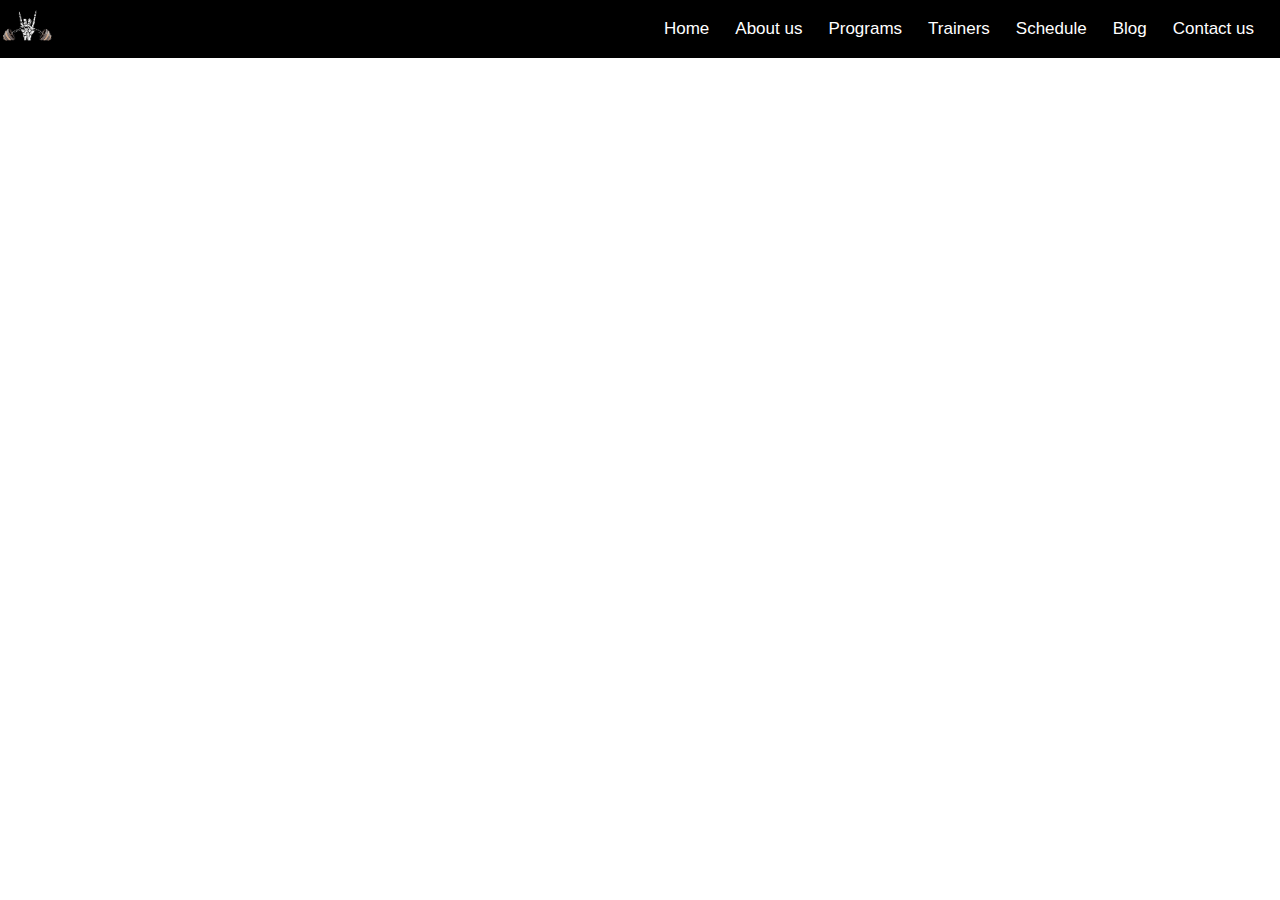
==== index.html @ 63e83c2a "Navbar design" ====
<!DOCTYPE html>
<html lang="en">
<head>
    <meta charset="UTF-8">
    <meta name="viewport" content="width=device-width, initial-scale=1.0">
    <link rel="icon" href="logo-removebg-preview.png" type="image/x-icon">
    <title>Death lifter </title>
    <link rel="stylesheet" href="style.css">
</head>
<body>
    <div class="navbar">

            <div class="logo">
                <img src="logo.jpg" alt="logo" width="54px">
            </div>
            <div class="link">
                <a href="#">Home</a>
                <a href="#">About us</a>
                <a href="#">Programs</a>
                <a href="#">Trainers</a>
                <a href="#">Schedule</a>
                <a href="#">Blog</a>
                <a href="#">Contact us</a>

    </div>
    </div>




</body>
</html>
---- style.css ----
*{
    margin: 0px;
    padding: 0px;
}

.navbar{
    display: flex;
    align-items: center;
    justify-content: space-between;
    background-color: black;
}

.link {
    display: flex;

}

.link a {
    margin-right: 26px;
    text-decoration: none;
    color: white;
    font-size: 17px;
    font-family: 'Trebuchet MS', 'Lucida Sans Unicode', 'Lucida Grande', 'Lucida Sans', Arial, sans-serif;
    transition: all 0.2s;
    position: relative;
}

.link a::before {
    content: "";
    position: absolute;
    width: 100%;
    height: 2px;
    bottom: 0;
    left: 0;
    background-color: transparent;
    transform: scaleX(0);
    transform-origin: bottom right;
    transition: transform 0.3s ease;
}

.link a:hover::before {
    background-color: white;
    transform: scaleX(1);
    transform-origin: bottom left;
}

.link a:not(:last-child)::after {

    content: "";
    position: absolute;
    width: 100%;
    height: 2px;
    bottom: 0;
    left: 0;
    background-color: transparent;
    transform: scaleX(0);
    transform-origin: bottom right;
    transition: transform 0.3s ease; 
}

.link a:hover::after {
    background-color: transparent;
    transform: scaleX(0);
}
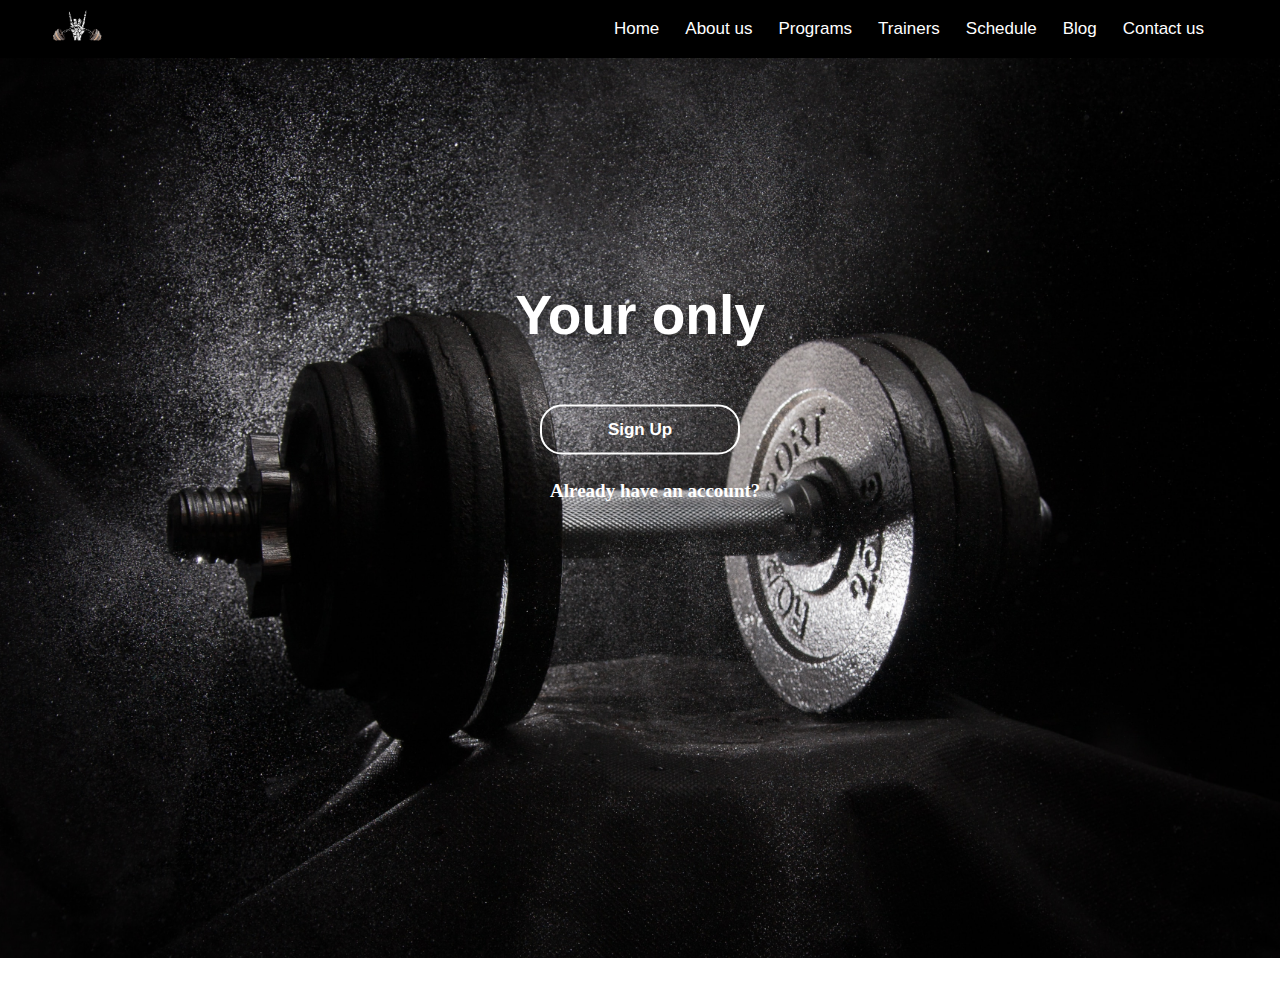
==== commit 473b7484: "Register Form with Validation(Responsive)" ====
--- a/index.html
+++ b/index.html
@@ -13,17 +13,78 @@
             <div class="logo">
                 <img src="logo.jpg" alt="logo" width="54px">
             </div>
+
+            <div class="hm">
+                <div class="line"></div>
+                <div class="line"></div>
+                <div class="line"></div>
+
+            </div>
+
             <div class="link">
-                <a href="#">Home</a>
-                <a href="#">About us</a>
-                <a href="#">Programs</a>
-                <a href="#">Trainers</a>
-                <a href="#">Schedule</a>
-                <a href="#">Blog</a>
-                <a href="#">Contact us</a>
+                <ul>
+                <li><a href="#">Home</a></li>
+                <li><a href="#">About us</a></li>
+                <li><a href="#">Programs</a></li>
+               <li><a href="#">Trainers</a></li>
+                <li><a href="#">Schedule</a></li>
+               <li><a href="#">Blog</a></li>
+                <li><a href="#">Contact us</a></li>
 
     </div>
     </div>
+
+
+    <div class="background">
+        <img src="pawel-bulwan-JWK2H-2qz1Y-unsplash.jpg"  id="backgroundImage" alt="Background">
+        
+        <h1 id="typewriter"></h1>
+    
+        <div class="buttoni">
+            <div class="signup">
+                <button type="button" id="signupSection" onclick="toggleRegisterForm()">Sign Up</button>
+
+            </div>
+            <div class="signup-text">
+                <p><a href="#">Already have an account?</a></p>
+            </div>
+        </div>
+    </div>
+
+    <div class="overlay" id="overlay"></div>
+ 
+    <div class="container"  id="registerForm" style="display: none;">
+     
+        <form id="form" action="/">
+            <h1>Join us today!</h1>
+            <div class="input-control">
+                <label for="username">Username</label>
+                <input id="username" name="username" type="text">
+                <div class="error"></div>
+            </div>
+            <div class="input-control">
+                <label for="email">Email</label>
+                <input id="email" name="email" type="text">
+                <div class="error"></div>
+            </div>
+            <div class="input-control">
+                <label for="password">Password</label>
+                <input id="password"name="password" type="password">
+                <div class="error"></div>
+            </div>
+            <div class="input-control">
+                <label for="password2">Password again</label>
+                <input id="password2"name="password2" type="password">
+                <div class="error"></div>
+            </div>
+            <button type="submit"  id="submitButton">Sign Up</button>
+        </form>
+    </div>
+
+
+    <script src="script.js"></script>
+    
+  
 
 
 
--- a/style.css
+++ b/style.css
@@ -1,64 +1,366 @@
-*{
-    margin: 0px;
-    padding: 0px;
-}
-
-.navbar{
-    display: flex;
-    align-items: center;
-    justify-content: space-between;
-    background-color: black;
-}
-
-.link {
-    display: flex;
-
+* {
+  margin: 0px;
+  padding: 0px;
+}
+
+.navbar {
+  display: flex;
+  align-items: center;
+  justify-content: space-between;
+  background-color: black;
+}
+
+.link ul {
+  list-style: none;
+  display: flex;
 }
 
 .link a {
-    margin-right: 26px;
-    text-decoration: none;
-    color: white;
-    font-size: 17px;
-    font-family: 'Trebuchet MS', 'Lucida Sans Unicode', 'Lucida Grande', 'Lucida Sans', Arial, sans-serif;
-    transition: all 0.2s;
-    position: relative;
+  margin-right: 26px;
+  text-decoration: none;
+  color: white;
+  font-size: 17px;
+  font-family: "Trebuchet MS", "Lucida Sans Unicode", "Lucida Grande",
+    "Lucida Sans", Arial, sans-serif;
+  transition: all 0.2s;
+  position: relative;
 }
 
 .link a::before {
-    content: "";
+  content: "";
+  position: absolute;
+  width: 100%;
+  height: 2px;
+  bottom: 0;
+  left: 0;
+  background-color: transparent;
+  transform: scaleX(0);
+  transform-origin: bottom right;
+  transition: transform 0.3s ease;
+}
+
+.link a:hover::before {
+  background-color: white;
+  transform: scaleX(1);
+  transform-origin: bottom left;
+}
+
+.link a:not(:last-child)::after {
+  content: "";
+  position: absolute;
+  width: 100%;
+  height: 2px;
+  bottom: 0;
+  left: 0;
+  background-color: transparent;
+  transform: scaleX(0);
+  transform-origin: bottom right;
+  transition: transform 0.3s ease;
+}
+
+.link a:hover::after {
+  background-color: transparent;
+  transform: scaleX(0);
+}
+
+.hm {
+  display: none;
+}
+
+@media only screen and (max-width: 1360px) {
+  .navbar {
+    padding: 0 50px;
+  }
+
+  .background h1 {
+    top: 35% !important;
+    font-size: 55px !important;
+  }
+
+  .buttoni button {
+    width: 200px !important;
+    padding: 13px !important;
+    border-radius: 22px !important;
+    font-size: 17px !important;
+    bottom: 30px;
+  }
+
+  .signup-text {
+    margin-top: 1px !important;
+  }
+
+  .signup-text p a {
+    font-size: 19px !important;
+  }
+}
+
+@media only screen and (max-width: 1200px) {
+  .navbar {
+    padding: 0 30px;
+  }
+
+  .background h1 {
+    font-size: 45px !important;
+  }
+
+  .buttoni button {
+    bottom: 25px;
+  }
+
+  .signup-text {
+    margin-top: 2px !important;
+  }
+}
+
+@media only screen and (max-width: 900px) {
+  .hm {
+    display: block;
+    cursor: pointer;
+  }
+
+  .hm .line {
+    width: 30px;
+    height: 3px;
+    background: #fefefe;
+    margin: 6px 0;
+  }
+
+  .link {
+    height: 0;
     position: absolute;
-    width: 100%;
-    height: 2px;
-    bottom: 0;
+    top: 50px;
     left: 0;
-    background-color: transparent;
-    transform: scaleX(0);
-    transform-origin: bottom right;
-    transition: transform 0.3s ease;
-}
-
-.link a:hover::before {
-    background-color: white;
-    transform: scaleX(1);
-    transform-origin: bottom left;
-}
-
-.link a:not(:last-child)::after {
-
-    content: "";
-    position: absolute;
-    width: 100%;
-    height: 2px;
-    bottom: 0;
-    left: 0;
-    background-color: transparent;
-    transform: scaleX(0);
-    transform-origin: bottom right;
-    transition: transform 0.3s ease; 
-}
-
-.link a:hover::after {
-    background-color: transparent;
-    transform: scaleX(0);
-}+    right: 0;
+    width: 100vw;
+    background: black;
+    transition: 0.5s;
+    overflow: hidden;
+    z-index: 9999;
+  }
+
+  .link.active {
+    height: 450px;
+  }
+
+  .link ul {
+    display: block;
+    width: fit-content;
+    margin: 80px auto 0 auto;
+    text-align: center;
+    transition: 0.5s;
+    opacity: 0;
+  }
+
+  .link.active ul {
+    opacity: 1;
+  }
+
+  .link ul li a {
+    margin-bottom: 27px;
+    font-size: 25px;
+    font-family: Cambria, Cochin, Georgia, Times, "Times New Roman", serif;
+  }
+
+  .background h1 {
+    font-size: 35px !important;
+  }
+
+  .buttoni button {
+    width: 150px !important;
+    padding: 8px !important;
+    border-radius: 18px !important;
+    font-size: 17px !important;
+    bottom: 30px;
+  }
+
+  .buttoni .signup button {
+    margin-bottom: 3px !important;
+  }
+
+  .signup-text {
+    margin-bottom: 20px !important;
+    margin-top: 2px !important;
+  }
+
+  .container {
+    top: 17% !important;
+  }
+}
+
+.background img {
+  width: 100%;
+  height: 100vh;
+  background-repeat: no-repeat;
+  background-attachment: fixed;
+  background-position: center;
+  background-size: cover;
+  object-fit: cover;
+  position: relative;
+  cursor: pointer;
+}
+
+.background p {
+  position: absolute;
+  top: 50%;
+  left: 77%;
+  transform: translate(-46%, -46%);
+  color: black;
+  padding-bottom: 500px;
+  font-size: 30px;
+}
+
+.background h1 {
+  text-align: center;
+  position: absolute;
+  top: 35%;
+  left: 50%;
+  transform: translate(-50%, -50%);
+  color: white;
+  font-size: 65px;
+  font-weight: bold;
+  font-family: "Arial", sans-serif;
+  text-shadow: 2px 2px 15px rgba(0, 0, 0, 0.7);
+  transition: transform 0.3s ease;
+}
+
+.background h1:hover {
+  transform: translate(-50%, -50%) scale(1.05);
+}
+
+.buttoni {
+  position: absolute;
+  top: 50%;
+  left: 50%;
+  transform: translate(-50%, -50%);
+  text-align: center;
+  color: #fff;
+  width: 100%;
+  margin-top: 10px;
+  display: flex;
+  flex-direction: column;
+  align-items: center;
+}
+
+.buttoni .signup {
+  display: flex;
+  flex-direction: column;
+  align-items: center;
+  position: relative;
+}
+
+.buttoni button {
+  width: 200px;
+  padding: 15px;
+  text-align: center;
+  margin: 20px auto;
+  border-radius: 25px;
+  font-weight: bold;
+  border: 2px solid white;
+  background: transparent;
+  color: #fff;
+  font-size: 23px;
+  cursor: pointer;
+  overflow: hidden;
+  position: relative;
+  z-index: 1;
+}
+
+.signup-text {
+  margin-top: 30px;
+  font-size: 5px;
+  position: relative;
+  text-align: center;
+}
+
+.signup-text p {
+  margin-top: 210px;
+  width: 380px;
+}
+
+.signup-text p a {
+  color: white;
+  text-decoration: none;
+  font-size: 21px;
+  font-weight: bold;
+}
+
+.buttoni button:hover {
+  border: none;
+  background-color: transparent;
+}
+
+.container {
+  position: absolute;
+  top: 33%;
+  left: 50%;
+  transform: translate(-50%, -50%);
+  z-index: 9999;
+  background-color: rgba(0, 0, 0, 0.4);
+  color: whitesmoke;
+  width: 300px;
+  margin: 20vh auto 0 auto;
+  padding: 30px;
+  border-radius: 4px;
+  font-size: 12px;
+  border-radius: 12px;
+}
+
+.container h1 {
+  color: whitesmoke;
+  text-align: center;
+}
+
+.container button {
+  padding: 10px;
+  margin-top: 10px;
+  width: 100%;
+  color: black;
+  background-color: white;
+  border: none;
+  border-radius: 4px;
+  font-size: 14px;
+  font-weight: bold;
+}
+
+.container .input-control {
+  display: flex;
+  flex-direction: column;
+}
+
+.container .input-control input {
+  border: 2px solid #f0f0f0;
+  border-radius: 4px;
+  display: block;
+  font-size: 12px;
+  padding: 10px;
+  width: 95%;
+}
+
+.container .input-control input:focus {
+  outline: 0;
+}
+
+.container .input-control.success input {
+  border-color: #09c372;
+}
+
+.container .input-control.error input {
+  border-color: #ff3860;
+}
+
+.container .input-control .error {
+  color: #ff3860;
+  font-size: 9px;
+  height: 13px;
+}
+
+.overlay {
+  position: fixed;
+  top: 0;
+  left: 0;
+  width: 100%;
+  height: 100%;
+  background-color: rgba(0, 0, 0, 1);
+  z-index: 998;
+  display: none;
+}
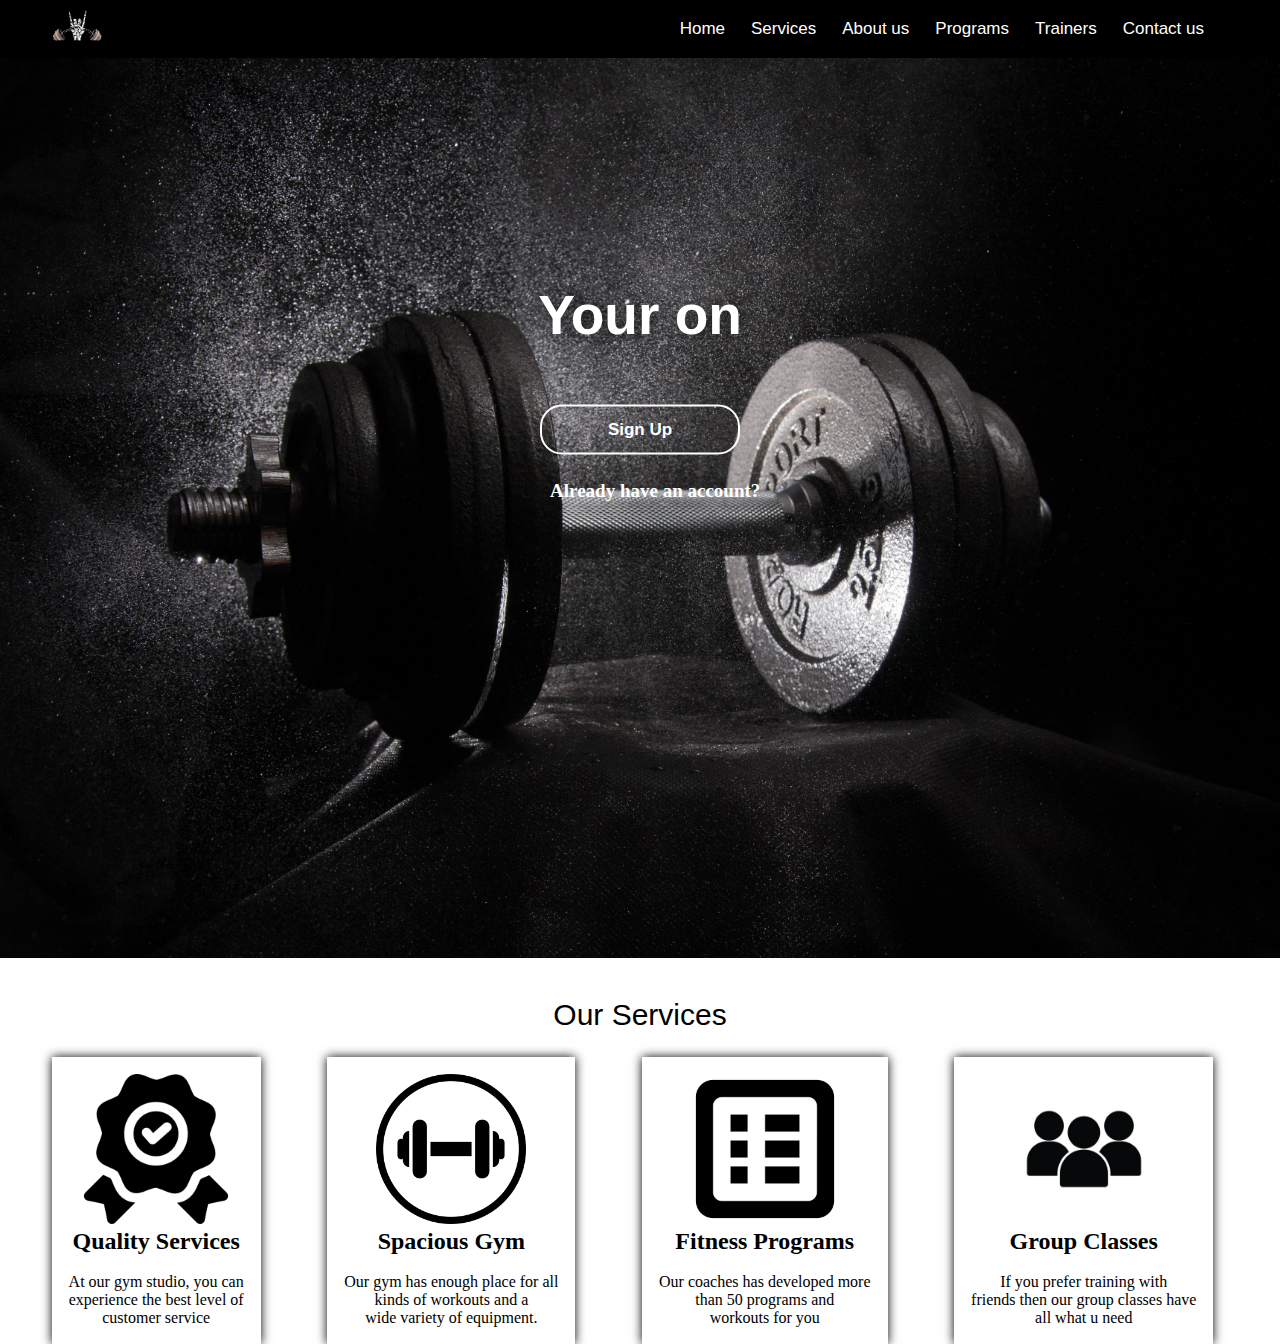
==== commit f385f17f: "Added and updated some new files" ====
--- a/index.html
+++ b/index.html
@@ -23,14 +23,13 @@
 
             <div class="link">
                 <ul>
-                <li><a href="#">Home</a></li>
-                <li><a href="#">About us</a></li>
-                <li><a href="#">Programs</a></li>
-               <li><a href="#">Trainers</a></li>
-                <li><a href="#">Schedule</a></li>
-               <li><a href="#">Blog</a></li>
+                <li><a href="index.html" id="homeLink">Home</a></li>
+                <li><a href="#" id="servicesLink">Services</a></li>
+                <li><a href="about.html" id="aboutLink">About us</a></li>
+                <li><a href="programs.html" id="programsLink">Programs</a></li>
+               <li><a href="trainers.html" id="trainersLink">Trainers</a></li>
                 <li><a href="#">Contact us</a></li>
-
+                </ul>
     </div>
     </div>
 
@@ -79,7 +78,53 @@
             </div>
             <button type="submit"  id="submitButton">Sign Up</button>
         </form>
-    </div>
+    </div> <br><br>
+
+    <span id="ourServices">Our Services</span>
+
+        <div class="services">
+            <div class="services1">
+            <img src="qualityServices.png" alt="Quality Services" width="150px"><br>
+            <h2>Quality Services</h2><br>
+            <p>At our gym studio, you can<br> experience the best level of<br> customer service</p>
+        </div>
+        
+        <div class="services2">
+                <img src="spaciousGym.png" alt="Spacious Gym" width="150px"><br>
+                <h2>Spacious Gym</h2><br>
+                <p>Our gym has enough place for all<br> kinds of workouts and a<br> wide variety of equipment.</p>
+</div>
+
+        <div class="services3">
+            <img src="programs.png" alt="Programs" width="150px"><br>
+            <h2>Fitness Programs</h2><br>
+            <p>Our coaches has developed more<br> than 50 programs and<br> workouts for you</p>
+        </div>
+
+        <div class="services4">
+            <img src="group.jpg" alt="group" width="150px"><br>
+            <h2>Group Classes</h2><br>
+            <p>If you prefer training with <br>friends then our group classes have<br> all what u need</p>
+</div>
+        </div>
+
+       
+        
+        
+        
+        
+        
+        
+        
+        
+        
+        
+        
+        </div>
+
+
+
+
 
 
     <script src="script.js"></script>
--- a/style.css
+++ b/style.css
@@ -92,6 +92,12 @@
   .signup-text p a {
     font-size: 19px !important;
   }
+
+
+    .services1, .services2, .services3, .services4{
+      margin-right: 15px !important;
+  }
+
 }
 
 @media only screen and (max-width: 1200px) {
@@ -110,6 +116,16 @@
   .signup-text {
     margin-top: 2px !important;
   }
+
+  .services{
+    margin: 5px 170px 10px 170px !important;
+    }
+  
+    .services1, .services2, .services3, .services4{
+      margin-top: 30px;
+  }
+
+
 }
 
 @media only screen and (max-width: 900px) {
@@ -185,6 +201,15 @@
   .container {
     top: 17% !important;
   }
+
+  .services{
+  flex-direction: column;
+  margin: 5px 70px 10px 70px !important;
+  }
+
+  .services1, .services2, .services3, .services4{
+    margin-top: 30px;
+}
 }
 
 .background img {
@@ -364,3 +389,25 @@
   z-index: 998;
   display: none;
 }
+
+.services {
+  text-align: center;
+  display: flex;
+  justify-content: space-evenly;
+  
+}
+
+span{
+  margin-bottom: 25px;
+  display: flex;
+  font-size: 30px;
+  justify-content: center;
+  font-family:'Gill Sans', 'Gill Sans MT', Calibri, 'Trebuchet MS', sans-serif;
+}
+
+.services1, .services2, .services3, .services4{
+  text-align: center;
+  box-shadow: 0px 0px 10px rgba(0, 0, 0, 1);
+  padding: 17px;
+  
+}
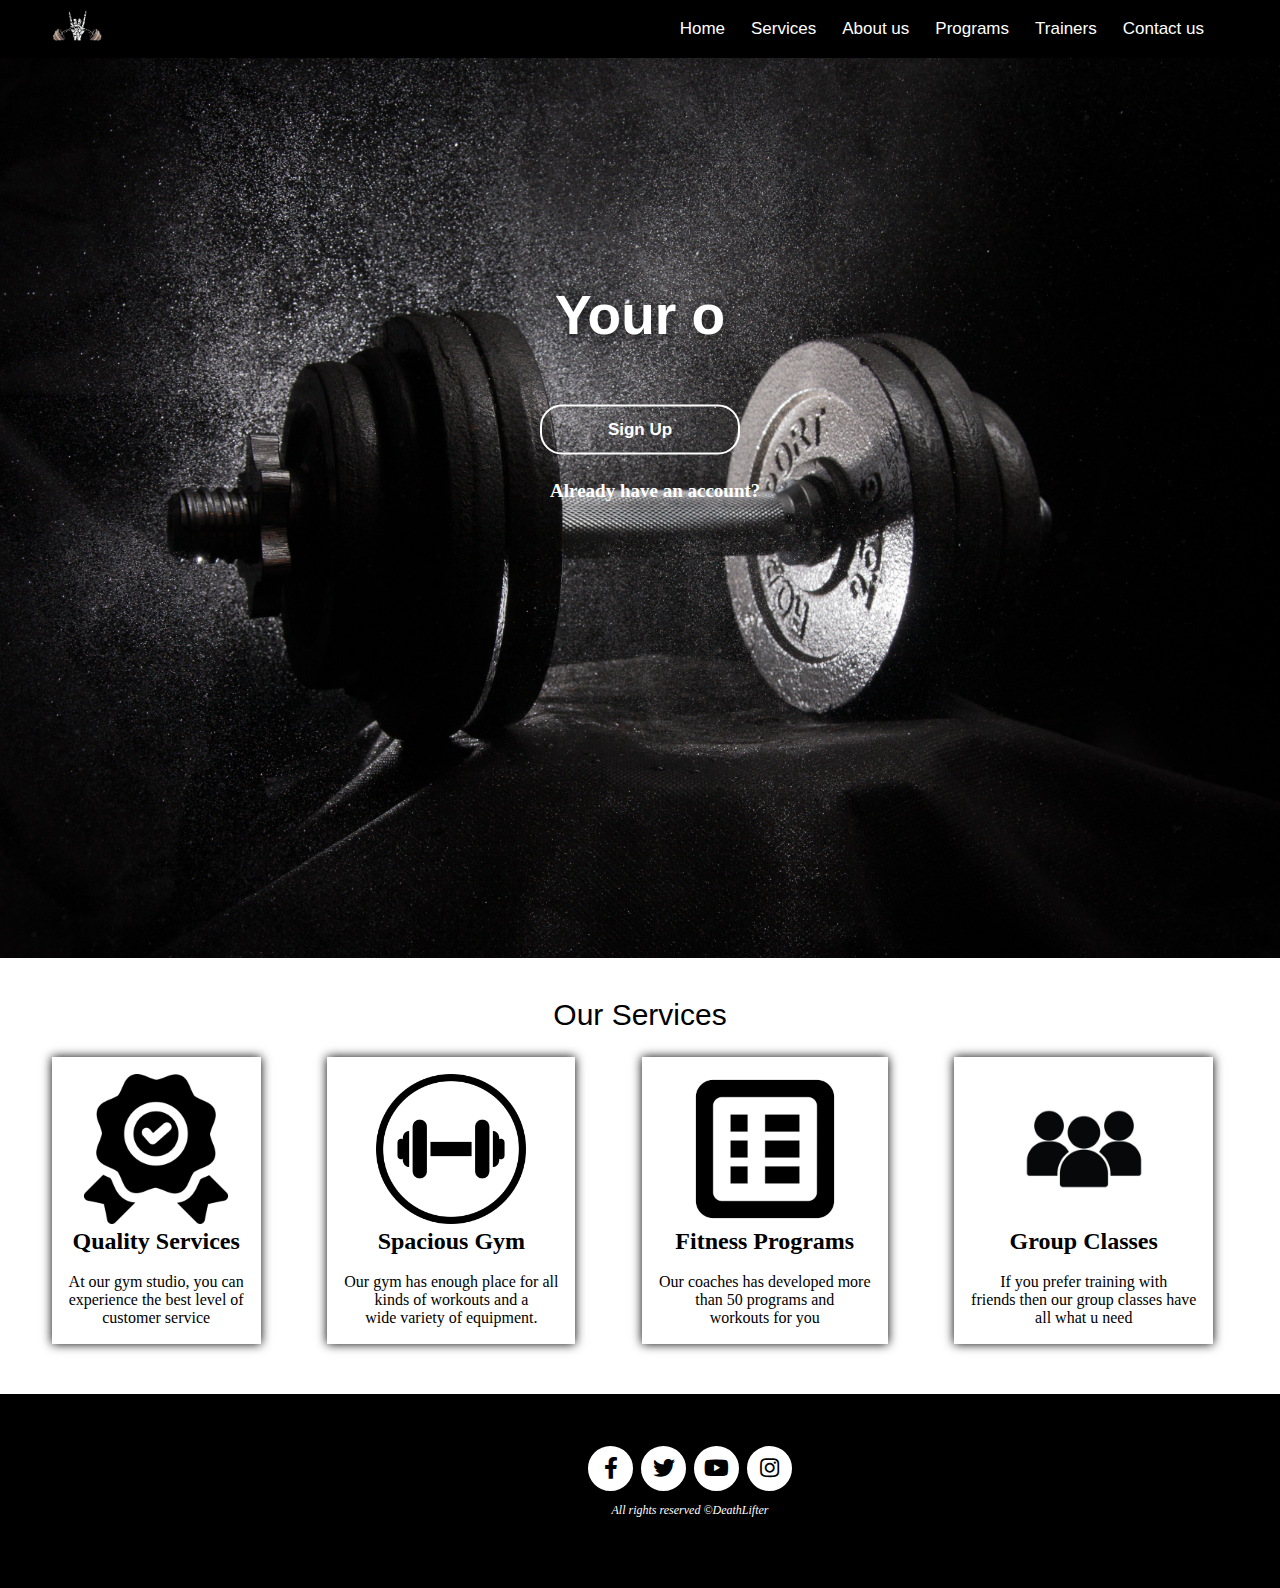
==== commit 16fc7aef: "Contact Us (Responsive)" ====
--- a/index.html
+++ b/index.html
@@ -4,6 +4,10 @@
     <meta charset="UTF-8">
     <meta name="viewport" content="width=device-width, initial-scale=1.0">
     <link rel="icon" href="logo-removebg-preview.png" type="image/x-icon">
+    <link
+    rel="stylesheet"
+    href="https://pro.fontawesome.com/releases/v5.10.0/css/all.css"
+  />
     <title>Death lifter </title>
     <link rel="stylesheet" href="style.css">
 </head>
@@ -28,7 +32,7 @@
                 <li><a href="about.html" id="aboutLink">About us</a></li>
                 <li><a href="programs.html" id="programsLink">Programs</a></li>
                <li><a href="trainers.html" id="trainersLink">Trainers</a></li>
-                <li><a href="#">Contact us</a></li>
+                <li><a href="contact.html">Contact us</a></li>
                 </ul>
     </div>
     </div>
@@ -45,7 +49,7 @@
 
             </div>
             <div class="signup-text">
-                <p><a href="#">Already have an account?</a></p>
+                <p><a href="#" id="showLoginForm">Already have an account?</a></p>
             </div>
         </div>
     </div>
@@ -58,22 +62,22 @@
             <h1>Join us today!</h1>
             <div class="input-control">
                 <label for="username">Username</label>
-                <input id="username" name="username" type="text">
+                <input id="username" name="username" type="text" placeholder="Username should be unique">
                 <div class="error"></div>
             </div>
             <div class="input-control">
                 <label for="email">Email</label>
-                <input id="email" name="email" type="text">
+                <input id="email" name="email" type="text" placeholder="Enter your email">
                 <div class="error"></div>
             </div>
             <div class="input-control">
                 <label for="password">Password</label>
-                <input id="password"name="password" type="password">
+                <input id="password"name="password" type="password" placeholder="Atleast 8 characters">
                 <div class="error"></div>
             </div>
             <div class="input-control">
                 <label for="password2">Password again</label>
-                <input id="password2"name="password2" type="password">
+                <input id="password2"name="password2" type="password" placeholder="Confirm your password">
                 <div class="error"></div>
             </div>
             <button type="submit"  id="submitButton">Sign Up</button>
@@ -108,22 +112,38 @@
 </div>
         </div>
 
-       
-        
-        
-        
-        
-        
-        
-        
-        
-        
-        
-        
         </div>
 
 
+        <div class="container2"  id="loginForm" style="display: none;">
+     
+            <form id="Loginform" action="/">
+                <h1>Log-in to your account</h1>
+                <div class="input-control">
+                    <label for="username">Username</label>
+                    <input id="username2" name="username" type="text" placeholder="Enter your username">
+                    <div class="error" id="usernameError"></div>
+                    </div>
+                    <div class="input-control">
+                        <label for="password">Password</label>
+                        <input id="passwordL"name="password" type="password" placeholder="Enter your password">
+                        <div class="error" id="passwordError"></div>
+                    </div><br>
+                    <button type="submit"  id="submitButton2">Log in</button>
+                </form>
+            </div>
 
+
+
+            <div class="footer">
+                <div class="social">
+                  <a href="#"><i class="fab fa-facebook-f"></i></a>
+                  <a href="#"><i class="fab fa-twitter"></i></a>
+                  <a href="#"><i class="fab fa-youtube"></i></a>
+                  <a href="#"><i class="fab fa-instagram"></i></a>
+                  <p class="copyright"><em>All rights reserved ©DeathLifter</em></p>
+                </div>
+              </div>
 
 
 
--- a/style.css
+++ b/style.css
@@ -210,7 +210,30 @@
   .services1, .services2, .services3, .services4{
     margin-top: 30px;
 }
-}
+
+.footer {
+  display: flex;
+  flex-direction: column;
+  align-items: center;
+}
+
+.footer .social {
+  display: flex;
+  justify-content: center;
+}
+
+.footer .social a {
+  margin: 0 10px;
+}
+
+
+.footer p {
+  color: white;
+  margin-top: 10px;
+  font-size: 12px;
+}
+}
+
 
 .background img {
   width: 100%;
@@ -328,6 +351,7 @@
   border-radius: 4px;
   font-size: 12px;
   border-radius: 12px;
+  border: 4px solid white;
 }
 
 .container h1 {
@@ -350,6 +374,7 @@
 .container .input-control {
   display: flex;
   flex-direction: column;
+  padding: 4px;
 }
 
 .container .input-control input {
@@ -371,11 +396,12 @@
 
 .container .input-control.error input {
   border-color: #ff3860;
+  
 }
 
 .container .input-control .error {
   color: #ff3860;
-  font-size: 9px;
+  font-size: 13px;
   height: 13px;
 }
 
@@ -411,3 +437,136 @@
   padding: 17px;
   
 }
+
+
+.container2 {
+  position: absolute;
+  top: 33%;
+  left: 50%;
+  transform: translate(-50%, -50%);
+  z-index: 9999;
+  background-color: rgba(0, 0, 0, 0.4);
+  color: whitesmoke;
+  width: 300px;
+  margin: 20vh auto 0 auto;
+  padding: 30px;
+  border-radius: 4px;
+  font-size: 12px;
+  border-radius: 12px;
+  border: 4px solid white;
+}
+
+
+.container2 h2 {
+  color: whitesmoke;
+  text-align: center;
+ 
+}
+
+.container2 .input-control input {
+  border: 2px solid #f0f0f0;
+  border-radius: 4px;
+  display: block;
+  font-size: 12px;
+  padding: 10px;
+  width: 95%;
+  margin-top: 5px;
+}
+
+.container2 .input-control {
+  display: flex;
+  flex-direction: column;
+  padding: 4px;
+}
+
+.container2 button {
+  padding: 10px;
+  margin-top: 10px;
+  width: 100%;
+  color: black;
+  background-color: white;
+  border: none;
+  border-radius: 4px;
+  font-size: 14px;
+  font-weight: bold;
+}
+
+.container2 .input-control input:focus {
+  outline: 0;
+}
+
+.container2 .input-control.success input {
+  border-color: #09c372;
+}
+
+.container2 .input-control.error input {
+  border-color: #ff3860;
+  
+}
+
+.container2 .input-control .error {
+  color: #ff3860;
+  font-size: 13px;
+  height: 13px;
+}
+
+.social i {
+  font-size: 19px;
+  width: 35px;
+  height: 35px;
+  line-height: 35px;
+
+}
+}
+
+
+
+.footer{
+  padding: 70px;
+ 
+ 
+
+}
+
+.footer .social {
+width: 100%;
+clear: both;
+margin-top: 50px;
+text-align: center;
+display: inline-block;
+background-color: black;
+padding: 50px;
+
+
+}
+
+.footer .social i {
+color: black;
+font-size: 22px;
+height: 45px;
+width: 45px;
+background-color: white;
+border: 2px solid black;
+border-radius: 50%;
+align-items: center;
+line-height: 45px;
+text-align: center;
+margin-top: 0 10px;
+
+}
+
+.footer .social i:hover {
+color: cornflowerblue;
+background-color: darkgray;
+transition: 1s ease;
+transform: rotate(360deg);
+
+}
+
+.footer .copyright {
+  color: white;
+  text-align: center;
+   margin-bottom: 20px;
+  font-size: 12px;
+  margin-top: 10px;
+}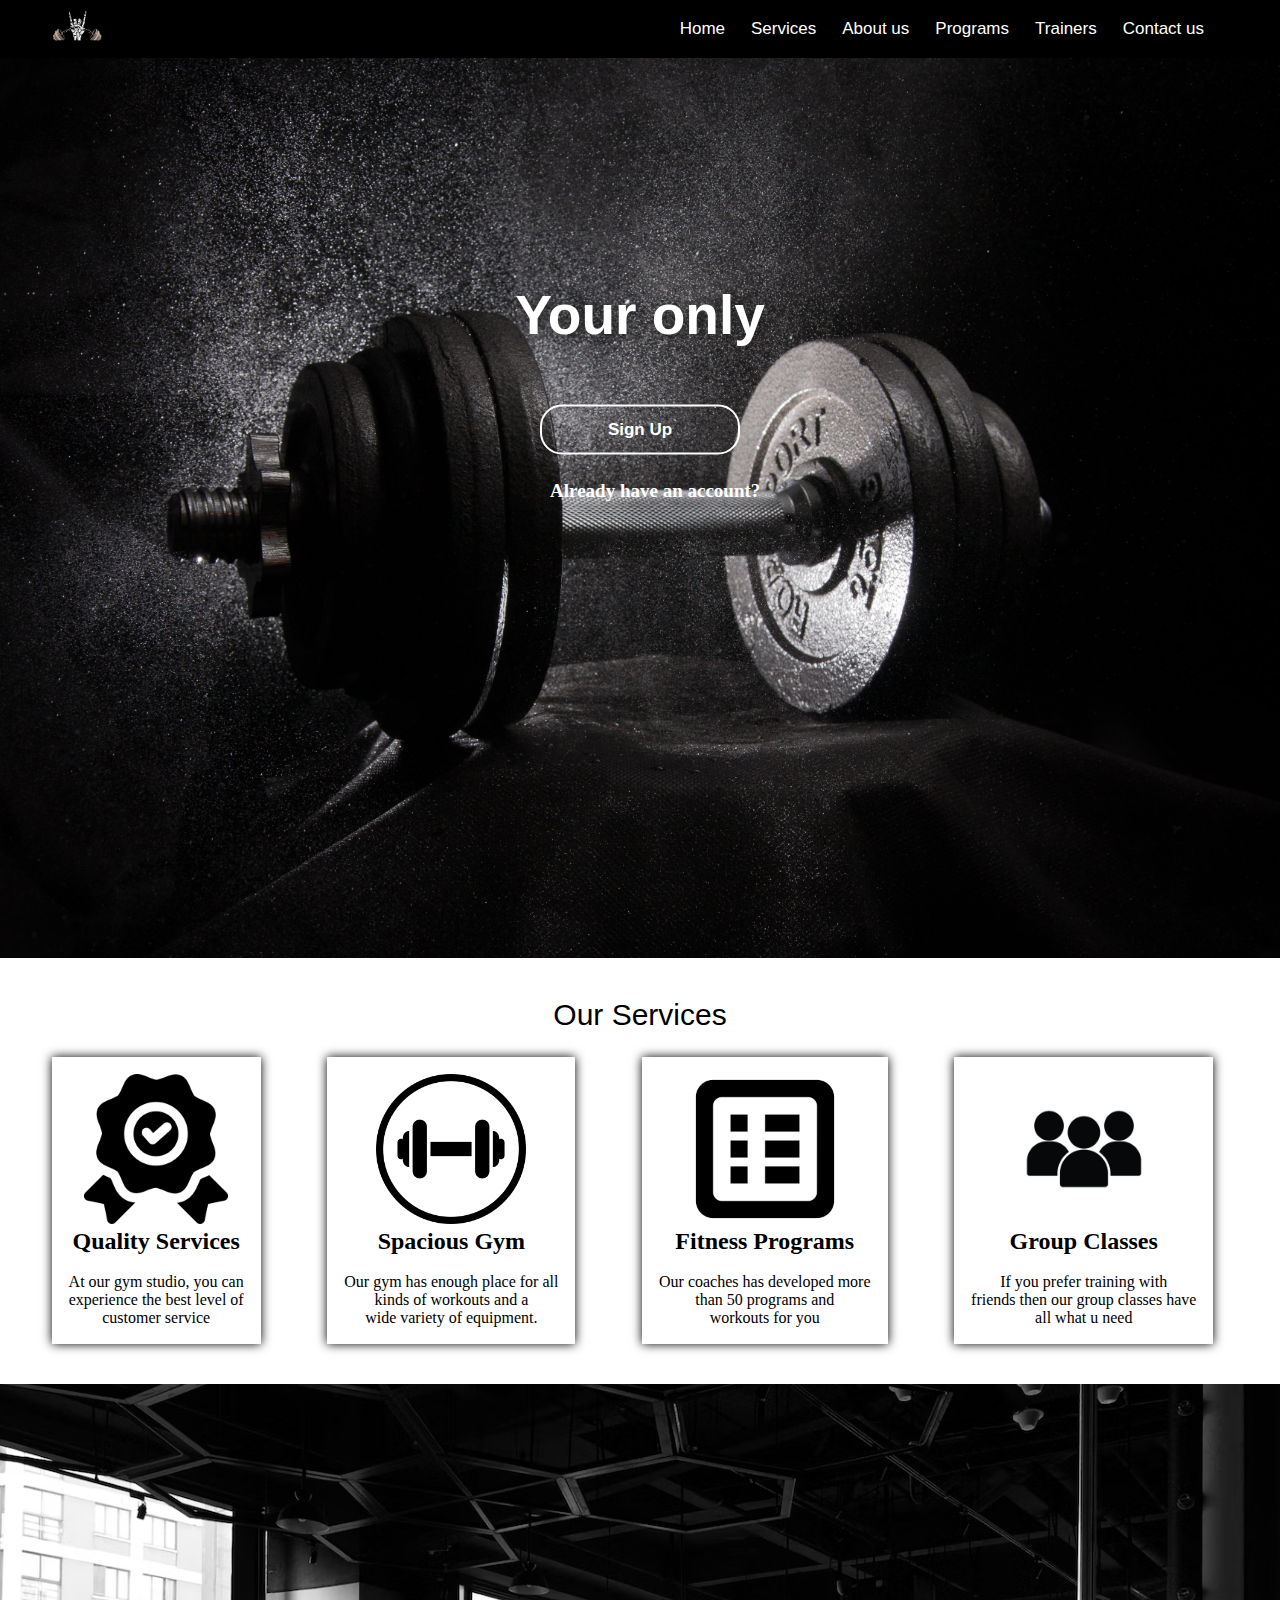
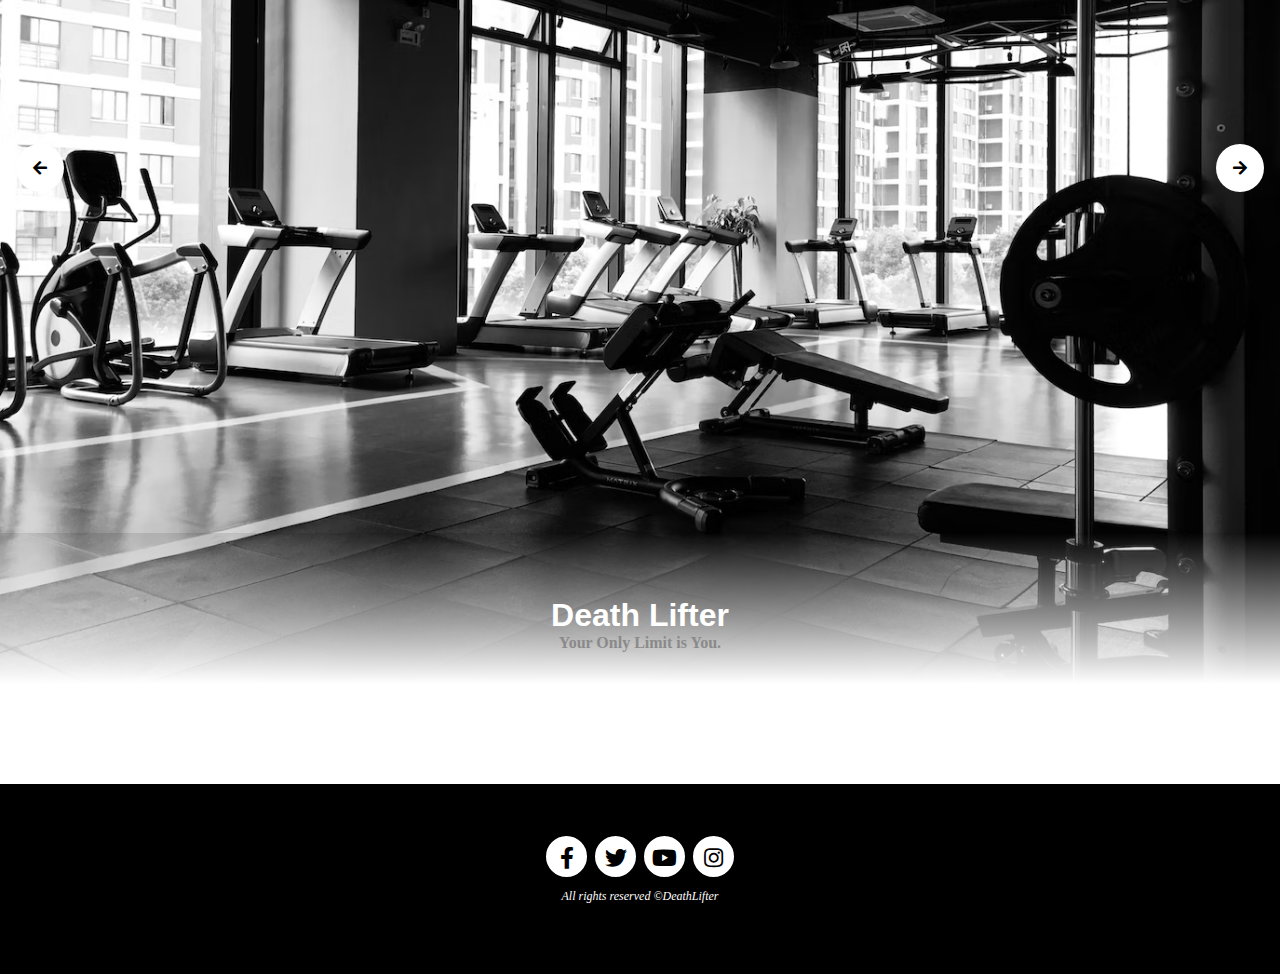
==== commit 2fb81e45: "Slider with javascript" ====
--- a/index.html
+++ b/index.html
@@ -115,6 +115,22 @@
         </div>
 
 
+        <section class="image-slider">
+            <div class="arrow-left">
+                <i class="fas fa-arrow-left"></i>
+            </div>
+            <div class="arrow-right">
+                <i class="fas fa-arrow-right"></i>
+            </div>
+            <div class="caption">
+                <h1>Death Lifter</h1>
+                <p>Your Only Limit is You.</p>
+            </div>
+        </section>
+
+
+
+
         <div class="container2"  id="loginForm" style="display: none;">
      
             <form id="Loginform" action="/">
--- a/style.css
+++ b/style.css
@@ -1,6 +1,7 @@
 * {
   margin: 0px;
   padding: 0px;
+  box-sizing: border-box;
 }
 
 .navbar {
@@ -569,4 +570,84 @@
    margin-bottom: 20px;
   font-size: 12px;
   margin-top: 10px;
+}
+
+.image-slider{
+  margin-top: 40px;
+  min-height: 30em;
+  height: 100vh;
+  position: relative;
+  background-image: url(photo1slider.png);
+  background-repeat: no-repeat;
+  background-position: center;
+  background-size: cover;
+  transition: 0.3s;
+  overflow: hidden;
+  margin-bottom: 50px;
+}
+
+.image-slider * {
+box-sizing: border-box;
+}
+
+.caption{
+  background: linear-gradient(rgba(0,0,0,0.1),white);
+  position: absolute;
+  bottom: 0;
+  left: 0;
+  width: 100%;
+  padding: 4em 1em 2em 1em;
+  text-align: center;
+}
+
+.caption h1{
+  margin: 0;
+  color: #fff;
+  font-family: Arial, Helvetica, sans-serif;
+  font-weight: bold;
+
+}
+
+.caption p{
+  color: #8a8a8a;
+  font-weight: bold;
+}
+
+.arrow-left, .arrow-right{
+  background: #fff;
+  position: absolute;
+  top: 40%;
+  width: 3em;
+  height: 3em;
+  border-radius: 50%;
+  display: flex;
+  justify-content: center;
+  align-items: center;
+  cursor: pointer;
+  transition: 0.3s;
+}
+
+.arrow-left:hover, .arrow-right:hover{
+  background: #000;
+  color: #fff;
+
+
+}
+
+.arrow-left{
+  left: 1em;
+
+}
+
+.arrow-right{
+  right: 1em;
+}
+
+.image-fade{
+  animation: imgFade 0.5s ease-in-out;
+}
+
+@keyframes imgFade{
+  0% {opacity: 0;}
+  100%{opacity: 1;}
 }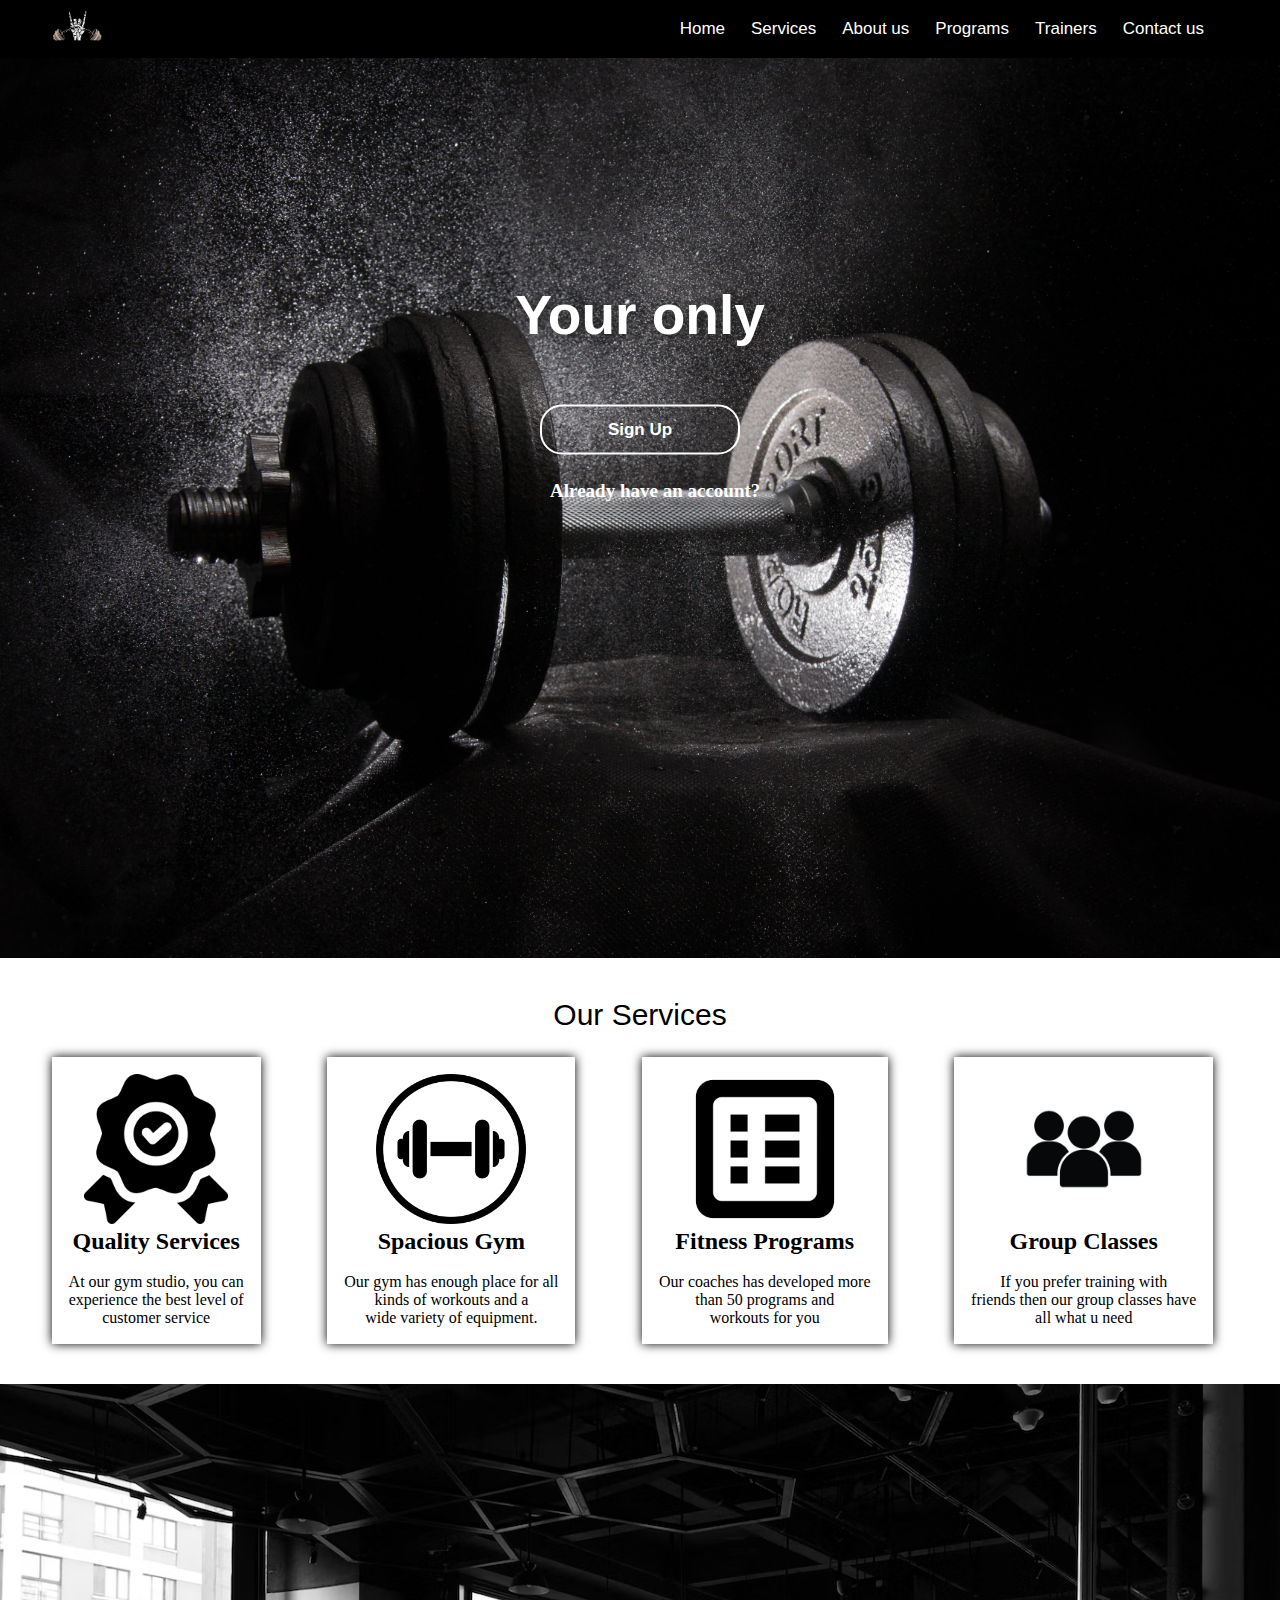
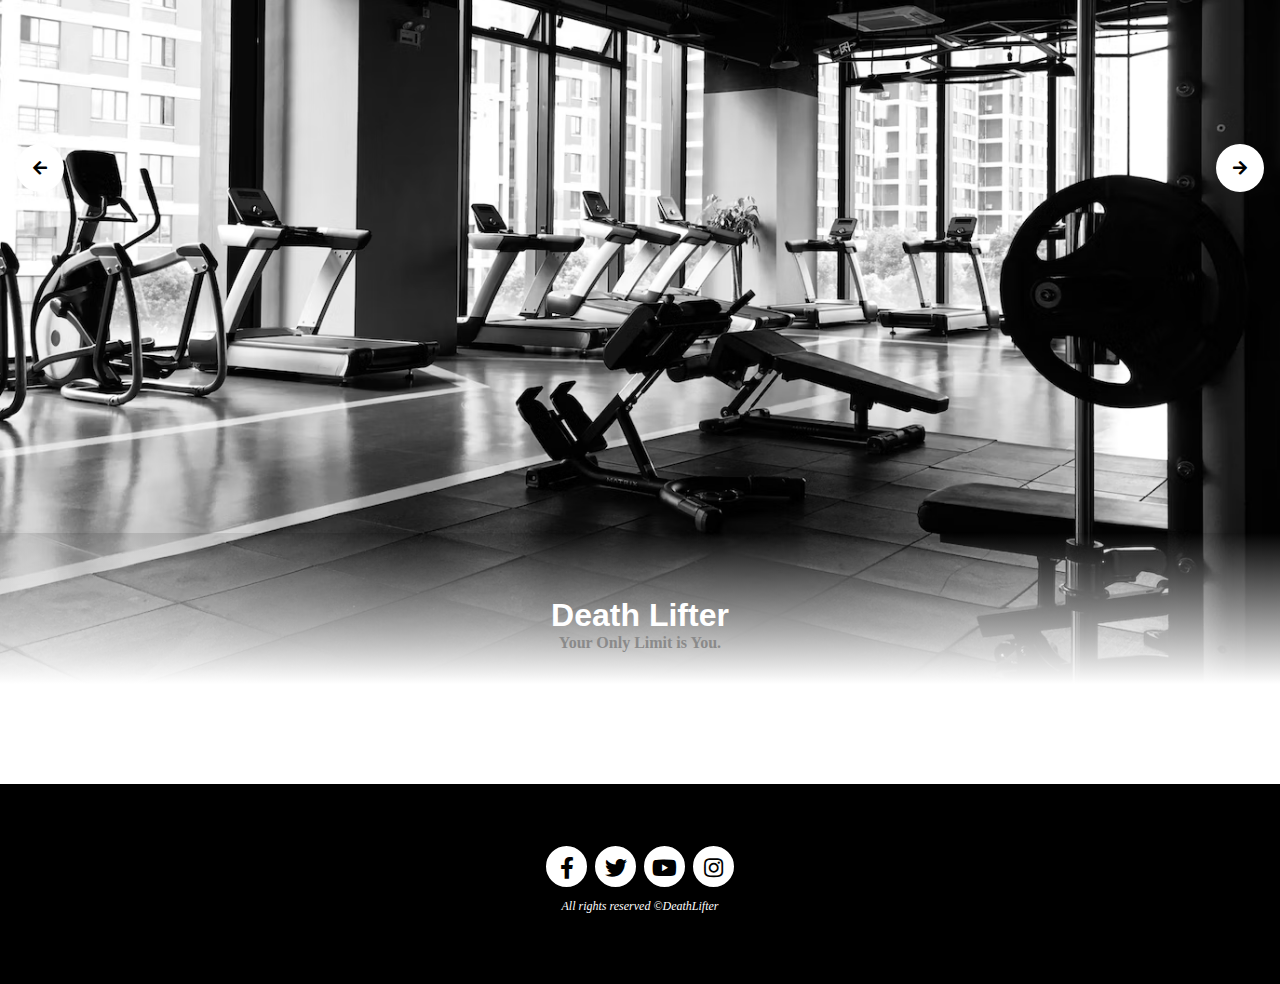
==== commit 91321fb2: "designed Trainers page" ====
--- a/index.html
+++ b/index.html
@@ -1,174 +1,220 @@
 <!DOCTYPE html>
 <html lang="en">
-<head>
-    <meta charset="UTF-8">
-    <meta name="viewport" content="width=device-width, initial-scale=1.0">
-    <link rel="icon" href="logo-removebg-preview.png" type="image/x-icon">
+  <head>
+    <meta charset="UTF-8" />
+    <meta name="viewport" content="width=device-width, initial-scale=1.0" />
+    <link rel="icon" href="logo-removebg-preview.png" type="image/x-icon" />
     <link
-    rel="stylesheet"
-    href="https://pro.fontawesome.com/releases/v5.10.0/css/all.css"
-  />
-    <title>Death lifter </title>
-    <link rel="stylesheet" href="style.css">
-</head>
-<body>
+      rel="stylesheet"
+      href="https://pro.fontawesome.com/releases/v5.10.0/css/all.css"
+    />
+    <title>Death lifter</title>
+    <link rel="stylesheet" href="style.css" />
+  </head>
+  <body>
     <div class="navbar">
-
-            <div class="logo">
-                <img src="logo.jpg" alt="logo" width="54px">
-            </div>
-
-            <div class="hm">
-                <div class="line"></div>
-                <div class="line"></div>
-                <div class="line"></div>
-
-            </div>
-
-            <div class="link">
-                <ul>
-                <li><a href="index.html" id="homeLink">Home</a></li>
-                <li><a href="#" id="servicesLink">Services</a></li>
-                <li><a href="about.html" id="aboutLink">About us</a></li>
-                <li><a href="programs.html" id="programsLink">Programs</a></li>
-               <li><a href="trainers.html" id="trainersLink">Trainers</a></li>
-                <li><a href="contact.html">Contact us</a></li>
-                </ul>
-    </div>
-    </div>
-
+      <div class="logo">
+        <img src="logo.jpg" alt="logo" width="54px" />
+      </div>
+
+      <div class="hm">
+        <div class="line"></div>
+        <div class="line"></div>
+        <div class="line"></div>
+      </div>
+
+      <div class="link">
+        <ul>
+          <li><a href="index.html" id="homeLink">Home</a></li>
+          <li><a href="#" id="servicesLink">Services</a></li>
+          <li><a href="about.html" id="aboutLink">About us</a></li>
+          <li><a href="programs.html" id="programsLink">Programs</a></li>
+          <li><a href="trainers.html" id="trainersLink">Trainers</a></li>
+          <li><a href="contact.html">Contact us</a></li>
+        </ul>
+      </div>
+    </div>
 
     <div class="background">
-        <img src="pawel-bulwan-JWK2H-2qz1Y-unsplash.jpg"  id="backgroundImage" alt="Background">
-        
-        <h1 id="typewriter"></h1>
-    
-        <div class="buttoni">
-            <div class="signup">
-                <button type="button" id="signupSection" onclick="toggleRegisterForm()">Sign Up</button>
-
-            </div>
-            <div class="signup-text">
-                <p><a href="#" id="showLoginForm">Already have an account?</a></p>
-            </div>
-        </div>
+      <img
+        src="pawel-bulwan-JWK2H-2qz1Y-unsplash.jpg"
+        id="backgroundImage"
+        alt="Background"
+      />
+
+      <h1 id="typewriter"></h1>
+
+      <div class="buttoni">
+        <div class="signup">
+          <button
+            type="button"
+            id="signupSection"
+            onclick="toggleRegisterForm()"
+          >
+            Sign Up
+          </button>
+        </div>
+        <div class="signup-text">
+          <p><a href="#" id="showLoginForm">Already have an account?</a></p>
+        </div>
+      </div>
     </div>
 
     <div class="overlay" id="overlay"></div>
- 
-    <div class="container"  id="registerForm" style="display: none;">
-     
-        <form id="form" action="/">
-            <h1>Join us today!</h1>
-            <div class="input-control">
-                <label for="username">Username</label>
-                <input id="username" name="username" type="text" placeholder="Username should be unique">
-                <div class="error"></div>
-            </div>
-            <div class="input-control">
-                <label for="email">Email</label>
-                <input id="email" name="email" type="text" placeholder="Enter your email">
-                <div class="error"></div>
-            </div>
-            <div class="input-control">
-                <label for="password">Password</label>
-                <input id="password"name="password" type="password" placeholder="Atleast 8 characters">
-                <div class="error"></div>
-            </div>
-            <div class="input-control">
-                <label for="password2">Password again</label>
-                <input id="password2"name="password2" type="password" placeholder="Confirm your password">
-                <div class="error"></div>
-            </div>
-            <button type="submit"  id="submitButton">Sign Up</button>
-        </form>
-    </div> <br><br>
+
+    <div class="container" id="registerForm" style="display: none">
+      <form id="form" action="/">
+        <h1>Join us today!</h1>
+        <div class="input-control">
+          <label for="username">Username</label>
+          <input
+            id="username"
+            name="username"
+            type="text"
+            placeholder="Username should be unique"
+          />
+          <div class="error"></div>
+        </div>
+        <div class="input-control">
+          <label for="email">Email</label>
+          <input
+            id="email"
+            name="email"
+            type="text"
+            placeholder="Enter your email"
+          />
+          <div class="error"></div>
+        </div>
+        <div class="input-control">
+          <label for="password">Password</label>
+          <input
+            id="password"
+            name="password"
+            type="password"
+            placeholder="Atleast 8 characters"
+          />
+          <div class="error"></div>
+        </div>
+        <div class="input-control">
+          <label for="password2">Password again</label>
+          <input
+            id="password2"
+            name="password2"
+            type="password"
+            placeholder="Confirm your password"
+          />
+          <div class="error"></div>
+        </div>
+        <button type="submit" id="submitButton">Sign Up</button>
+      </form>
+    </div>
+    <br /><br />
 
     <span id="ourServices">Our Services</span>
 
-        <div class="services">
-            <div class="services1">
-            <img src="qualityServices.png" alt="Quality Services" width="150px"><br>
-            <h2>Quality Services</h2><br>
-            <p>At our gym studio, you can<br> experience the best level of<br> customer service</p>
-        </div>
-        
-        <div class="services2">
-                <img src="spaciousGym.png" alt="Spacious Gym" width="150px"><br>
-                <h2>Spacious Gym</h2><br>
-                <p>Our gym has enough place for all<br> kinds of workouts and a<br> wide variety of equipment.</p>
-</div>
-
-        <div class="services3">
-            <img src="programs.png" alt="Programs" width="150px"><br>
-            <h2>Fitness Programs</h2><br>
-            <p>Our coaches has developed more<br> than 50 programs and<br> workouts for you</p>
-        </div>
-
-        <div class="services4">
-            <img src="group.jpg" alt="group" width="150px"><br>
-            <h2>Group Classes</h2><br>
-            <p>If you prefer training with <br>friends then our group classes have<br> all what u need</p>
-</div>
-        </div>
-
-        </div>
-
-
-        <section class="image-slider">
-            <div class="arrow-left">
-                <i class="fas fa-arrow-left"></i>
-            </div>
-            <div class="arrow-right">
-                <i class="fas fa-arrow-right"></i>
-            </div>
-            <div class="caption">
-                <h1>Death Lifter</h1>
-                <p>Your Only Limit is You.</p>
-            </div>
-        </section>
-
-
-
-
-        <div class="container2"  id="loginForm" style="display: none;">
-     
-            <form id="Loginform" action="/">
-                <h1>Log-in to your account</h1>
-                <div class="input-control">
-                    <label for="username">Username</label>
-                    <input id="username2" name="username" type="text" placeholder="Enter your username">
-                    <div class="error" id="usernameError"></div>
-                    </div>
-                    <div class="input-control">
-                        <label for="password">Password</label>
-                        <input id="passwordL"name="password" type="password" placeholder="Enter your password">
-                        <div class="error" id="passwordError"></div>
-                    </div><br>
-                    <button type="submit"  id="submitButton2">Log in</button>
-                </form>
-            </div>
-
-
-
-            <div class="footer">
-                <div class="social">
-                  <a href="#"><i class="fab fa-facebook-f"></i></a>
-                  <a href="#"><i class="fab fa-twitter"></i></a>
-                  <a href="#"><i class="fab fa-youtube"></i></a>
-                  <a href="#"><i class="fab fa-instagram"></i></a>
-                  <p class="copyright"><em>All rights reserved ©DeathLifter</em></p>
-                </div>
-              </div>
-
-
+    <div class="services">
+      <div class="services1">
+        <img
+          src="qualityServices.png"
+          alt="Quality Services"
+          width="150px"
+        /><br />
+        <h2>Quality Services</h2>
+        <br />
+        <p>
+          At our gym studio, you can<br />
+          experience the best level of<br />
+          customer service
+        </p>
+      </div>
+
+      <div class="services2">
+        <img src="spaciousGym.png" alt="Spacious Gym" width="150px" /><br />
+        <h2>Spacious Gym</h2>
+        <br />
+        <p>
+          Our gym has enough place for all<br />
+          kinds of workouts and a<br />
+          wide variety of equipment.
+        </p>
+      </div>
+
+      <div class="services3">
+        <img src="programs.png" alt="Programs" width="150px" /><br />
+        <h2>Fitness Programs</h2>
+        <br />
+        <p>
+          Our coaches has developed more<br />
+          than 50 programs and<br />
+          workouts for you
+        </p>
+      </div>
+
+      <div class="services4">
+        <img src="group.jpg" alt="group" width="150px" /><br />
+        <h2>Group Classes</h2>
+        <br />
+        <p>
+          If you prefer training with <br />friends then our group classes
+          have<br />
+          all what u need
+        </p>
+      </div>
+    </div>
+
+    <section class="image-slider">
+      <div class="arrow-left">
+        <i class="fas fa-arrow-left"></i>
+      </div>
+      <div class="arrow-right">
+        <i class="fas fa-arrow-right"></i>
+      </div>
+      <div class="caption">
+        <h1>Death Lifter</h1>
+        <p>Your Only Limit is You.</p>
+      </div>
+    </section>
+
+    <div class="container2" id="loginForm" style="display: none">
+      <form id="Loginform" action="/">
+        <h1>Log-in to your account</h1>
+        <div class="input-control">
+          <label for="username">Username</label>
+          <input
+            id="username2"
+            name="username"
+            type="text"
+            placeholder="Enter your username"
+          />
+          <div class="error" id="usernameError"></div>
+        </div>
+
+        <div class="input-control">
+          <label for="password">Password</label>
+          <input
+            id="passwordL"
+            name="password"
+            type="password"
+            placeholder="Enter your password"
+          />
+          <div class="error" id="passwordError"></div>
+        </div>
+        <br />
+
+        <button type="submit" id="submitButton2">Log in</button>
+      </form>
+    </div>
+
+    <div class="footer">
+      <div class="social">
+        <a href="#"><i class="fab fa-facebook-f"></i></a>
+        <a href="#"><i class="fab fa-twitter"></i></a>
+        <a href="#"><i class="fab fa-youtube"></i></a>
+        <a href="#"><i class="fab fa-instagram"></i></a>
+        <p class="copyright"><em>All rights reserved ©DeathLifter</em></p>
+      </div>
+    </div>
 
     <script src="script.js"></script>
-    
-  
-
-
-
-
-</body>
-</html>+  </body>
+</html>
--- a/style.css
+++ b/style.css
@@ -94,11 +94,12 @@
     font-size: 19px !important;
   }
 
-
-    .services1, .services2, .services3, .services4{
-      margin-right: 15px !important;
-  }
-
+  .services1,
+  .services2,
+  .services3,
+  .services4 {
+    margin-right: 15px !important;
+  }
 }
 
 @media only screen and (max-width: 1200px) {
@@ -118,15 +119,16 @@
     margin-top: 2px !important;
   }
 
-  .services{
+  .services {
     margin: 5px 170px 10px 170px !important;
-    }
-  
-    .services1, .services2, .services3, .services4{
-      margin-top: 30px;
-  }
-
-
+  }
+
+  .services1,
+  .services2,
+  .services3,
+  .services4 {
+    margin-top: 30px;
+  }
 }
 
 @media only screen and (max-width: 900px) {
@@ -203,38 +205,39 @@
     top: 17% !important;
   }
 
-  .services{
-  flex-direction: column;
-  margin: 5px 70px 10px 70px !important;
-  }
-
-  .services1, .services2, .services3, .services4{
+  .services {
+    flex-direction: column;
+    margin: 5px 70px 10px 70px !important;
+  }
+
+  .services1,
+  .services2,
+  .services3,
+  .services4 {
     margin-top: 30px;
-}
-
-.footer {
-  display: flex;
-  flex-direction: column;
-  align-items: center;
-}
-
-.footer .social {
-  display: flex;
-  justify-content: center;
-}
-
-.footer .social a {
-  margin: 0 10px;
-}
-
-
-.footer p {
-  color: white;
-  margin-top: 10px;
-  font-size: 12px;
-}
-}
-
+  }
+
+  .footer {
+    display: flex;
+    flex-direction: column;
+    align-items: center;
+  }
+
+  .footer .social {
+    display: flex;
+    justify-content: center;
+  }
+
+  .footer .social a {
+    margin: 0 10px;
+  }
+
+  .footer p {
+    color: white;
+    margin-top: 10px;
+    font-size: 12px;
+  }
+}
 
 .background img {
   width: 100%;
@@ -339,6 +342,114 @@
 }
 
 .container {
+  position: absolute;
+  top: 33%;
+  left: 50%;
+  transform: translate(-50%, -50%);
+  z-index: 9999;
+  background-color: rgba(0, 0, 0, 0.4);
+  color: whitesmoke;
+  width: 300px;
+  margin: 20vh auto 0 auto;
+  border-radius: 4px;
+  font-size: 12px;
+  border-radius: 12px;
+  border: 4px solid white;
+  padding: 30px;
+  width: 420px;
+  height: 450px;
+}
+
+.container h1 {
+  color: whitesmoke;
+  text-align: center;
+}
+
+.container button {
+  padding: 10px;
+  margin-top: 10px;
+  width: 100%;
+  color: black;
+  background-color: white;
+  border: none;
+  border-radius: 4px;
+  font-size: 14px;
+  font-weight: bold;
+}
+
+.container button:hover {
+  background-color: #8a8a8a;
+  color: white;
+}
+
+.container .input-control {
+  display: flex;
+  flex-direction: column;
+  padding: 4px;
+}
+
+.container .input-control input {
+  border: 2px solid #f0f0f0;
+  border-radius: 4px;
+  display: block;
+  font-size: 12px;
+  padding: 10px;
+  width: 100%;
+}
+
+.container .input-control input:focus {
+  outline: 0;
+}
+
+.container .input-control.success input {
+  border-color: #09c372;
+}
+
+.container .input-control.error input {
+  border-color: #ff3860;
+}
+
+.container .input-control .error {
+  color: #ff3860;
+  font-size: 13px;
+  height: 13px;
+}
+
+.overlay {
+  position: fixed;
+  top: 0;
+  left: 0;
+  width: 100%;
+  height: 100%;
+  background-color: rgba(0, 0, 0, 1);
+  z-index: 998;
+  display: none;
+}
+
+.services {
+  text-align: center;
+  display: flex;
+  justify-content: space-evenly;
+}
+
+span {
+  margin-bottom: 25px;
+  display: flex;
+  font-size: 30px;
+  justify-content: center;
+  font-family: "Gill Sans", "Gill Sans MT", Calibri, "Trebuchet MS", sans-serif;
+}
+
+.services1,
+.services2,
+.services3,
+.services4 {
+  text-align: center;
+  box-shadow: 0px 0px 10px rgba(0, 0, 0, 1);
+  padding: 17px;
+}
+
+.container2 {
   position: absolute;
   top: 33%;
   left: 50%;
@@ -353,14 +464,34 @@
   font-size: 12px;
   border-radius: 12px;
   border: 4px solid white;
-}
-
-.container h1 {
+  width: 360px;
+  height: 330px;
+}
+
+.container2 h2 {
+  margin-top: 20px;
+  margin-bottom: 40px;
   color: whitesmoke;
   text-align: center;
 }
 
-.container button {
+.container2 .input-control input {
+  border: 2px solid #f0f0f0;
+  border-radius: 4px;
+  display: block;
+  font-size: 12px;
+  padding: 10px;
+  width: 100%;
+  margin-top: 5px;
+}
+
+.container2 .input-control {
+  display: flex;
+  flex-direction: column;
+  padding: 4px;
+}
+
+.container2 button {
   padding: 10px;
   margin-top: 10px;
   width: 100%;
@@ -372,126 +503,6 @@
   font-weight: bold;
 }
 
-.container .input-control {
-  display: flex;
-  flex-direction: column;
-  padding: 4px;
-}
-
-.container .input-control input {
-  border: 2px solid #f0f0f0;
-  border-radius: 4px;
-  display: block;
-  font-size: 12px;
-  padding: 10px;
-  width: 95%;
-}
-
-.container .input-control input:focus {
-  outline: 0;
-}
-
-.container .input-control.success input {
-  border-color: #09c372;
-}
-
-.container .input-control.error input {
-  border-color: #ff3860;
-  
-}
-
-.container .input-control .error {
-  color: #ff3860;
-  font-size: 13px;
-  height: 13px;
-}
-
-.overlay {
-  position: fixed;
-  top: 0;
-  left: 0;
-  width: 100%;
-  height: 100%;
-  background-color: rgba(0, 0, 0, 1);
-  z-index: 998;
-  display: none;
-}
-
-.services {
-  text-align: center;
-  display: flex;
-  justify-content: space-evenly;
-  
-}
-
-span{
-  margin-bottom: 25px;
-  display: flex;
-  font-size: 30px;
-  justify-content: center;
-  font-family:'Gill Sans', 'Gill Sans MT', Calibri, 'Trebuchet MS', sans-serif;
-}
-
-.services1, .services2, .services3, .services4{
-  text-align: center;
-  box-shadow: 0px 0px 10px rgba(0, 0, 0, 1);
-  padding: 17px;
-  
-}
-
-
-.container2 {
-  position: absolute;
-  top: 33%;
-  left: 50%;
-  transform: translate(-50%, -50%);
-  z-index: 9999;
-  background-color: rgba(0, 0, 0, 0.4);
-  color: whitesmoke;
-  width: 300px;
-  margin: 20vh auto 0 auto;
-  padding: 30px;
-  border-radius: 4px;
-  font-size: 12px;
-  border-radius: 12px;
-  border: 4px solid white;
-}
-
-
-.container2 h2 {
-  color: whitesmoke;
-  text-align: center;
- 
-}
-
-.container2 .input-control input {
-  border: 2px solid #f0f0f0;
-  border-radius: 4px;
-  display: block;
-  font-size: 12px;
-  padding: 10px;
-  width: 95%;
-  margin-top: 5px;
-}
-
-.container2 .input-control {
-  display: flex;
-  flex-direction: column;
-  padding: 4px;
-}
-
-.container2 button {
-  padding: 10px;
-  margin-top: 10px;
-  width: 100%;
-  color: black;
-  background-color: white;
-  border: none;
-  border-radius: 4px;
-  font-size: 14px;
-  font-weight: bold;
-}
-
 .container2 .input-control input:focus {
   outline: 0;
 }
@@ -502,7 +513,6 @@
 
 .container2 .input-control.error input {
   border-color: #ff3860;
-  
 }
 
 .container2 .input-control .error {
@@ -516,63 +526,49 @@
   width: 35px;
   height: 35px;
   line-height: 35px;
-
-}
-}
-
-
-
-.footer{
-  padding: 70px;
- 
- 
-
 }
 
 .footer .social {
-width: 100%;
-clear: both;
-margin-top: 50px;
-text-align: center;
-display: inline-block;
-background-color: black;
-padding: 50px;
-
-
+  width: 100%;
+  clear: both;
+  padding: 60px;
+  margin-top: 50px;
+  text-align: center;
+  display: inline-block;
+  background-color: black;
+  height: 200px;
 }
 
 .footer .social i {
-color: black;
-font-size: 22px;
-height: 45px;
-width: 45px;
-background-color: white;
-border: 2px solid black;
-border-radius: 50%;
-align-items: center;
-line-height: 45px;
-text-align: center;
-margin-top: 0 10px;
-
+  color: black;
+  font-size: 22px;
+  height: 45px;
+  width: 45px;
+  background-color: white;
+  border: 2px solid black;
+  border-radius: 50%;
+  align-items: center;
+  line-height: 45px;
+  text-align: center;
+  margin-top: 0 10px;
 }
 
 .footer .social i:hover {
-color: cornflowerblue;
-background-color: darkgray;
-transition: 1s ease;
-transform: rotate(360deg);
-
+  color: cornflowerblue;
+  background-color: darkgray;
+  transition: 1s ease;
+  transform: rotate(360deg);
 }
 
 .footer .copyright {
   color: white;
   text-align: center;
-   margin-bottom: 20px;
+  margin-bottom: 20px;
   font-size: 12px;
   margin-top: 10px;
 }
 
-.image-slider{
+.image-slider {
   margin-top: 40px;
   min-height: 30em;
   height: 100vh;
@@ -587,11 +583,11 @@
 }
 
 .image-slider * {
-box-sizing: border-box;
-}
-
-.caption{
-  background: linear-gradient(rgba(0,0,0,0.1),white);
+  box-sizing: border-box;
+}
+
+.caption {
+  background: linear-gradient(rgba(0, 0, 0, 0.1), white);
   position: absolute;
   bottom: 0;
   left: 0;
@@ -600,20 +596,20 @@
   text-align: center;
 }
 
-.caption h1{
+.caption h1 {
   margin: 0;
   color: #fff;
   font-family: Arial, Helvetica, sans-serif;
   font-weight: bold;
-
-}
-
-.caption p{
+}
+
+.caption p {
   color: #8a8a8a;
   font-weight: bold;
 }
 
-.arrow-left, .arrow-right{
+.arrow-left,
+.arrow-right {
   background: #fff;
   position: absolute;
   top: 40%;
@@ -627,27 +623,29 @@
   transition: 0.3s;
 }
 
-.arrow-left:hover, .arrow-right:hover{
+.arrow-left:hover,
+.arrow-right:hover {
   background: #000;
   color: #fff;
-
-
-}
-
-.arrow-left{
+}
+
+.arrow-left {
   left: 1em;
-
-}
-
-.arrow-right{
+}
+
+.arrow-right {
   right: 1em;
 }
 
-.image-fade{
+.image-fade {
   animation: imgFade 0.5s ease-in-out;
 }
 
-@keyframes imgFade{
-  0% {opacity: 0;}
-  100%{opacity: 1;}
-}+@keyframes imgFade {
+  0% {
+    opacity: 0;
+  }
+  100% {
+    opacity: 1;
+  }
+}
